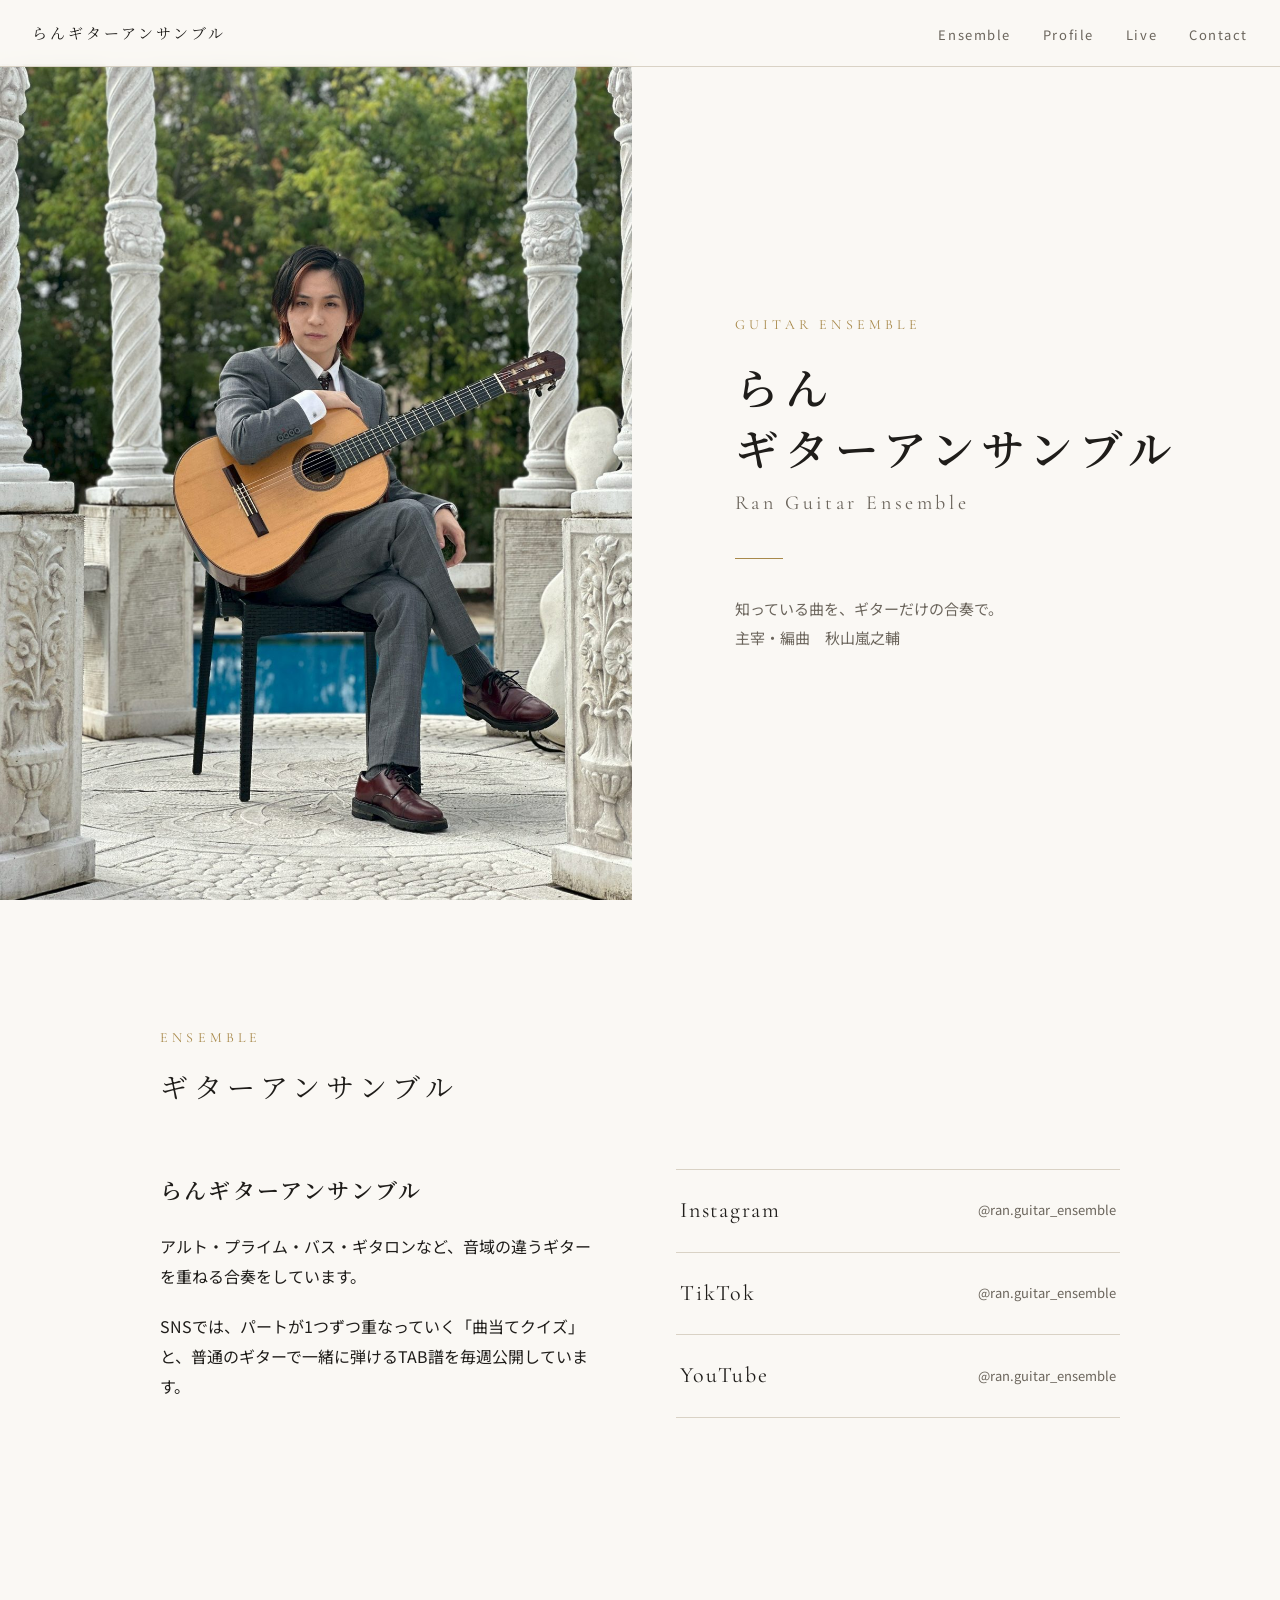
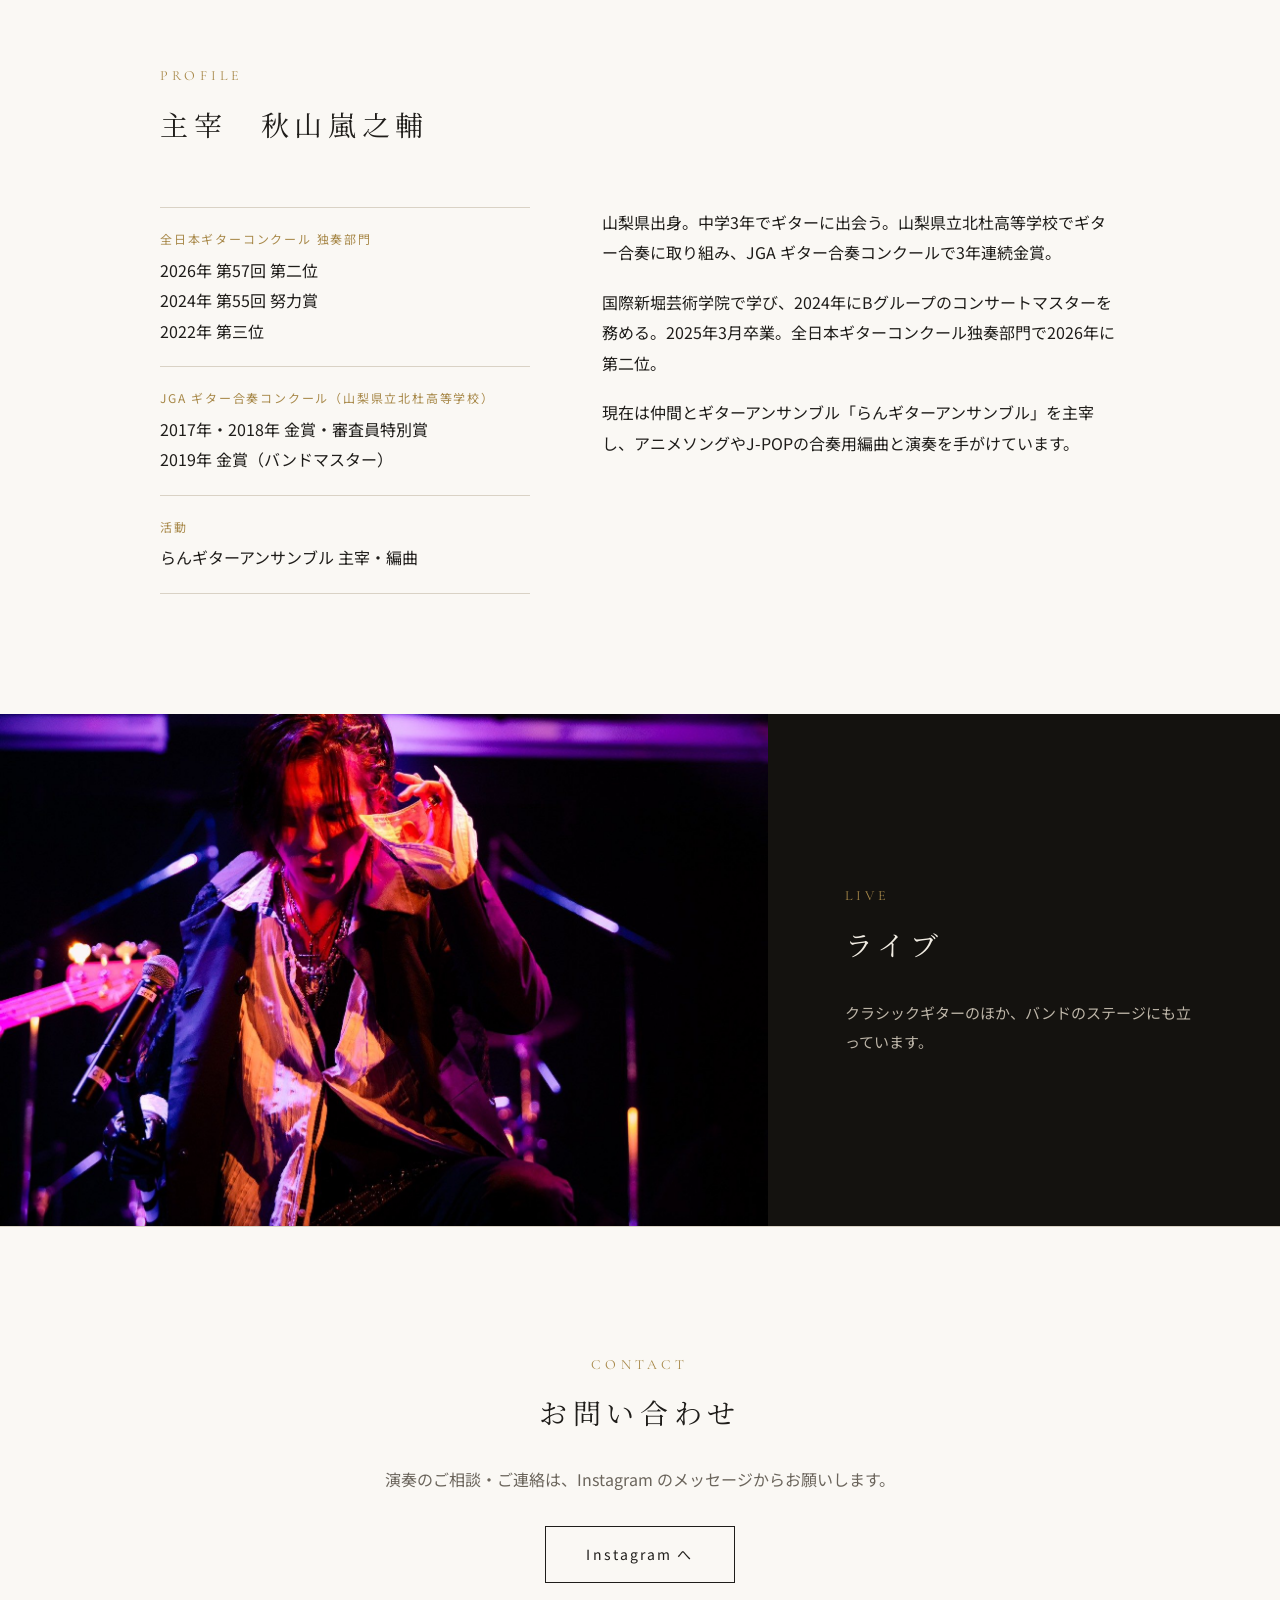
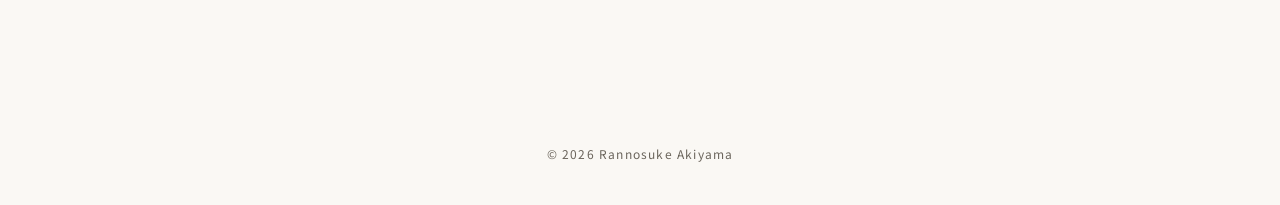
==== index.html @ 44795d64 "Add files via upload" ====
<!doctype html>
<html lang="ja">
<head>
<meta charset="utf-8">
<meta name="viewport" content="width=device-width, initial-scale=1">
<title>らんギターアンサンブル | 秋山嵐之輔</title>
<meta name="description" content="ギターアンサンブル「らんギターアンサンブル」と主宰・秋山嵐之輔の公式サイト。">
<link rel="preconnect" href="https://fonts.googleapis.com">
<link rel="preconnect" href="https://fonts.gstatic.com" crossorigin>
<link href="https://fonts.googleapis.com/css2?family=Noto+Serif+JP:wght@400;600&family=Noto+Sans+JP:wght@400;500&family=Cormorant+Garamond:wght@400;500&display=swap" rel="stylesheet">
<style>
  :root{
    --bg:#faf8f4; --ink:#1f1d1a; --sub:#6b655c; --line:#d9d2c5; --gold:#a8894a;
    --dark:#14120f; --dark-ink:#f1ece3;
  }
  *{box-sizing:border-box;margin:0;padding:0}
  html{scroll-behavior:smooth}
  body{background:var(--bg);color:var(--ink);font-family:"Noto Sans JP",sans-serif;font-size:16px;line-height:1.9;-webkit-font-smoothing:antialiased}
  img{display:block;max-width:100%}
  a{color:inherit}

  header{position:fixed;top:0;left:0;right:0;z-index:10;display:flex;justify-content:space-between;align-items:center;padding:18px 32px;background:rgba(250,248,244,.92);backdrop-filter:blur(6px);border-bottom:1px solid var(--line)}
  .logo{font-family:"Noto Serif JP",serif;font-size:15px;letter-spacing:.2em;text-decoration:none}
  nav a{font-size:13px;letter-spacing:.12em;text-decoration:none;color:var(--sub);margin-left:28px}
  nav a:hover{color:var(--ink)}

  .hero{display:grid;grid-template-columns:1fr 1fr;min-height:100vh;padding-top:64px}
  .hero-img{background:url(img/classical.jpg) center 30%/cover no-repeat}
  .hero-text{display:flex;flex-direction:column;justify-content:center;padding:64px 8vw}
  .en{font-family:"Cormorant Garamond",serif;letter-spacing:.3em;color:var(--gold);font-size:14px;text-transform:uppercase}
  .hero h1{font-family:"Noto Serif JP",serif;font-weight:600;font-size:clamp(28px,3.4vw,46px);letter-spacing:.14em;line-height:1.4;margin:18px 0 6px}
  .hero .roman{font-family:"Cormorant Garamond",serif;font-size:20px;letter-spacing:.18em;color:var(--sub)}
  .hero .rule{width:48px;height:1px;background:var(--gold);margin:36px 0}
  .hero p.lead{color:var(--sub);font-size:15px}

  section{padding:120px 8vw}
  .head{margin-bottom:56px}
  .head h2{font-family:"Noto Serif JP",serif;font-weight:400;font-size:28px;letter-spacing:.2em;margin-top:8px}
  .wrap{max-width:960px;margin:0 auto}

  .profile-grid{display:grid;grid-template-columns:1fr 1.4fr;gap:72px;align-items:start}
  .profile-grid dl{border-top:1px solid var(--line)}
  .profile-grid dt{font-size:12px;letter-spacing:.15em;color:var(--gold);padding-top:20px}
  .profile-grid dd{padding:4px 0 20px;border-bottom:1px solid var(--line)}
  .profile-text p+p{margin-top:1.2em}

  .live{background:var(--dark);color:var(--dark-ink);padding:0;display:grid;grid-template-columns:1.5fr 1fr}
  .live img{width:100%;height:100%;object-fit:cover;min-height:420px}
  .live .txt{padding:96px 6vw;display:flex;flex-direction:column;justify-content:center}
  .live h2{font-family:"Noto Serif JP",serif;font-weight:400;font-size:28px;letter-spacing:.2em;margin:8px 0 28px}
  .live p{color:#bdb5a8;font-size:15px}

  .ens-grid{display:grid;grid-template-columns:1fr 1fr;gap:72px}
  .ens-grid h3{font-family:"Noto Serif JP",serif;font-weight:600;font-size:22px;letter-spacing:.1em;margin-bottom:20px}
  .links{list-style:none;border-top:1px solid var(--line)}
  .links li{border-bottom:1px solid var(--line)}
  .links a{display:flex;justify-content:space-between;align-items:center;padding:20px 4px;text-decoration:none}
  .links a span:first-child{font-family:"Cormorant Garamond",serif;font-size:22px;letter-spacing:.08em}
  .links a span:last-child{font-size:13px;color:var(--sub)}
  .links a:hover span:first-child{color:var(--gold)}

  .contact{text-align:center;border-top:1px solid var(--line)}
  .contact p{color:var(--sub)}
  .contact a.btn{display:inline-block;margin-top:32px;padding:14px 40px;border:1px solid var(--ink);text-decoration:none;letter-spacing:.15em;font-size:14px}
  .contact a.btn:hover{background:var(--ink);color:var(--bg)}

  footer{padding:40px 8vw;text-align:center;font-size:12px;color:var(--sub);letter-spacing:.1em}

  @media (max-width:820px){
    header{padding:14px 16px}
    nav a{margin-left:14px;font-size:12px}
    .hero{grid-template-columns:1fr;min-height:auto}
    .hero-img{height:72vh}
    .hero-text{padding:48px 16px 24px}
    section{padding:80px 16px}
    .profile-grid,.ens-grid{grid-template-columns:1fr;gap:40px}
    .live{grid-template-columns:1fr}
    .live img{min-height:0;height:auto}
    .live .txt{padding:56px 16px}
  }
  @media (max-width:420px){ nav a:nth-child(3){display:none} }
</style>
</head>
<body>

<header>
  <a class="logo" href="#top">らんギターアンサンブル</a>
  <nav>
    <a href="#ensemble">Ensemble</a>
    <a href="#profile">Profile</a>
    <a href="#live">Live</a>
    <a href="#contact">Contact</a>
  </nav>
</header>

<main id="top">
  <div class="hero">
    <div class="hero-img" role="img" aria-label="クラシックギターを持つ秋山嵐之輔"></div>
    <div class="hero-text">
      <span class="en">Guitar Ensemble</span>
      <h1>らん<br><span style="white-space:nowrap">ギターアンサンブル</span></h1>
      <span class="roman">Ran Guitar Ensemble</span>
      <div class="rule"></div>
      <p class="lead">知っている曲を、ギターだけの合奏で。<br>主宰・編曲　秋山嵐之輔</p>
    </div>
  </div>

  <section id="ensemble">
    <div class="wrap">
      <div class="head"><span class="en">Ensemble</span><h2>ギターアンサンブル</h2></div>
      <div class="ens-grid">
        <div>
          <h3>らんギターアンサンブル</h3>
          <p>アルト・プライム・バス・ギタロンなど、音域の違うギターを重ねる合奏をしています。</p>
          <p style="margin-top:1.2em">SNSでは、パートが1つずつ重なっていく「曲当てクイズ」と、普通のギターで一緒に弾けるTAB譜を毎週公開しています。</p>
        </div>
        <ul class="links">
          <li><a href="https://www.instagram.com/ran.guitar_ensemble/" target="_blank" rel="noopener"><span>Instagram</span><span>@ran.guitar_ensemble</span></a></li>
          <li><a href="https://www.tiktok.com/@ran.guitar_ensemble" target="_blank" rel="noopener"><span>TikTok</span><span>@ran.guitar_ensemble</span></a></li>
          <li><a href="https://www.youtube.com/@ran.guitar_ensemble" target="_blank" rel="noopener"><span>YouTube</span><span>@ran.guitar_ensemble</span></a></li>
        </ul>
      </div>
    </div>
  </section>

  <section id="profile">
    <div class="wrap">
      <div class="head"><span class="en">Profile</span><h2>主宰　秋山嵐之輔</h2></div>
      <div class="profile-grid">
        <dl>
          <dt>全日本ギターコンクール 独奏部門</dt>
          <dd>2026年 第57回 第二位<br>2024年 第55回 努力賞<br>2022年 第三位</dd>
          <dt>JGA ギター合奏コンクール（山梨県立北杜高等学校）</dt>
          <dd>2017年・2018年 金賞・審査員特別賞<br>2019年 金賞（バンドマスター）</dd>
          <dt>活動</dt><dd>らんギターアンサンブル 主宰・編曲</dd>
        </dl>
        <div class="profile-text">
          <p>山梨県出身。中学3年でギターに出会う。山梨県立北杜高等学校でギター合奏に取り組み、JGA ギター合奏コンクールで3年連続金賞。</p>
          <p>国際新堀芸術学院で学び、2024年にBグループのコンサートマスターを務める。2025年3月卒業。全日本ギターコンクール独奏部門で2026年に第二位。</p>
          <p>現在は仲間とギターアンサンブル「らんギターアンサンブル」を主宰し、アニメソングやJ-POPの合奏用編曲と演奏を手がけています。</p>
        </div>
      </div>
    </div>
  </section>

  <section id="live" class="live">
    <img src="img/live.jpg" alt="ライブで歌う秋山嵐之輔">
    <div class="txt">
      <span class="en">Live</span>
      <h2>ライブ</h2>
      <p>クラシックギターのほか、バンドのステージにも立っています。</p>
    </div>
  </section>

  <section id="contact" class="contact">
    <span class="en">Contact</span>
    <h2 style="font-family:'Noto Serif JP',serif;font-weight:400;font-size:28px;letter-spacing:.2em;margin:8px 0 24px">お問い合わせ</h2>
    <p>演奏のご相談・ご連絡は、Instagram のメッセージからお願いします。</p>
    <a class="btn" href="https://www.instagram.com/ran.guitar_ensemble/" target="_blank" rel="noopener">Instagram へ</a>
  </section>
</main>

<footer>&copy; 2026 Rannosuke Akiyama</footer>
</body>
</html>
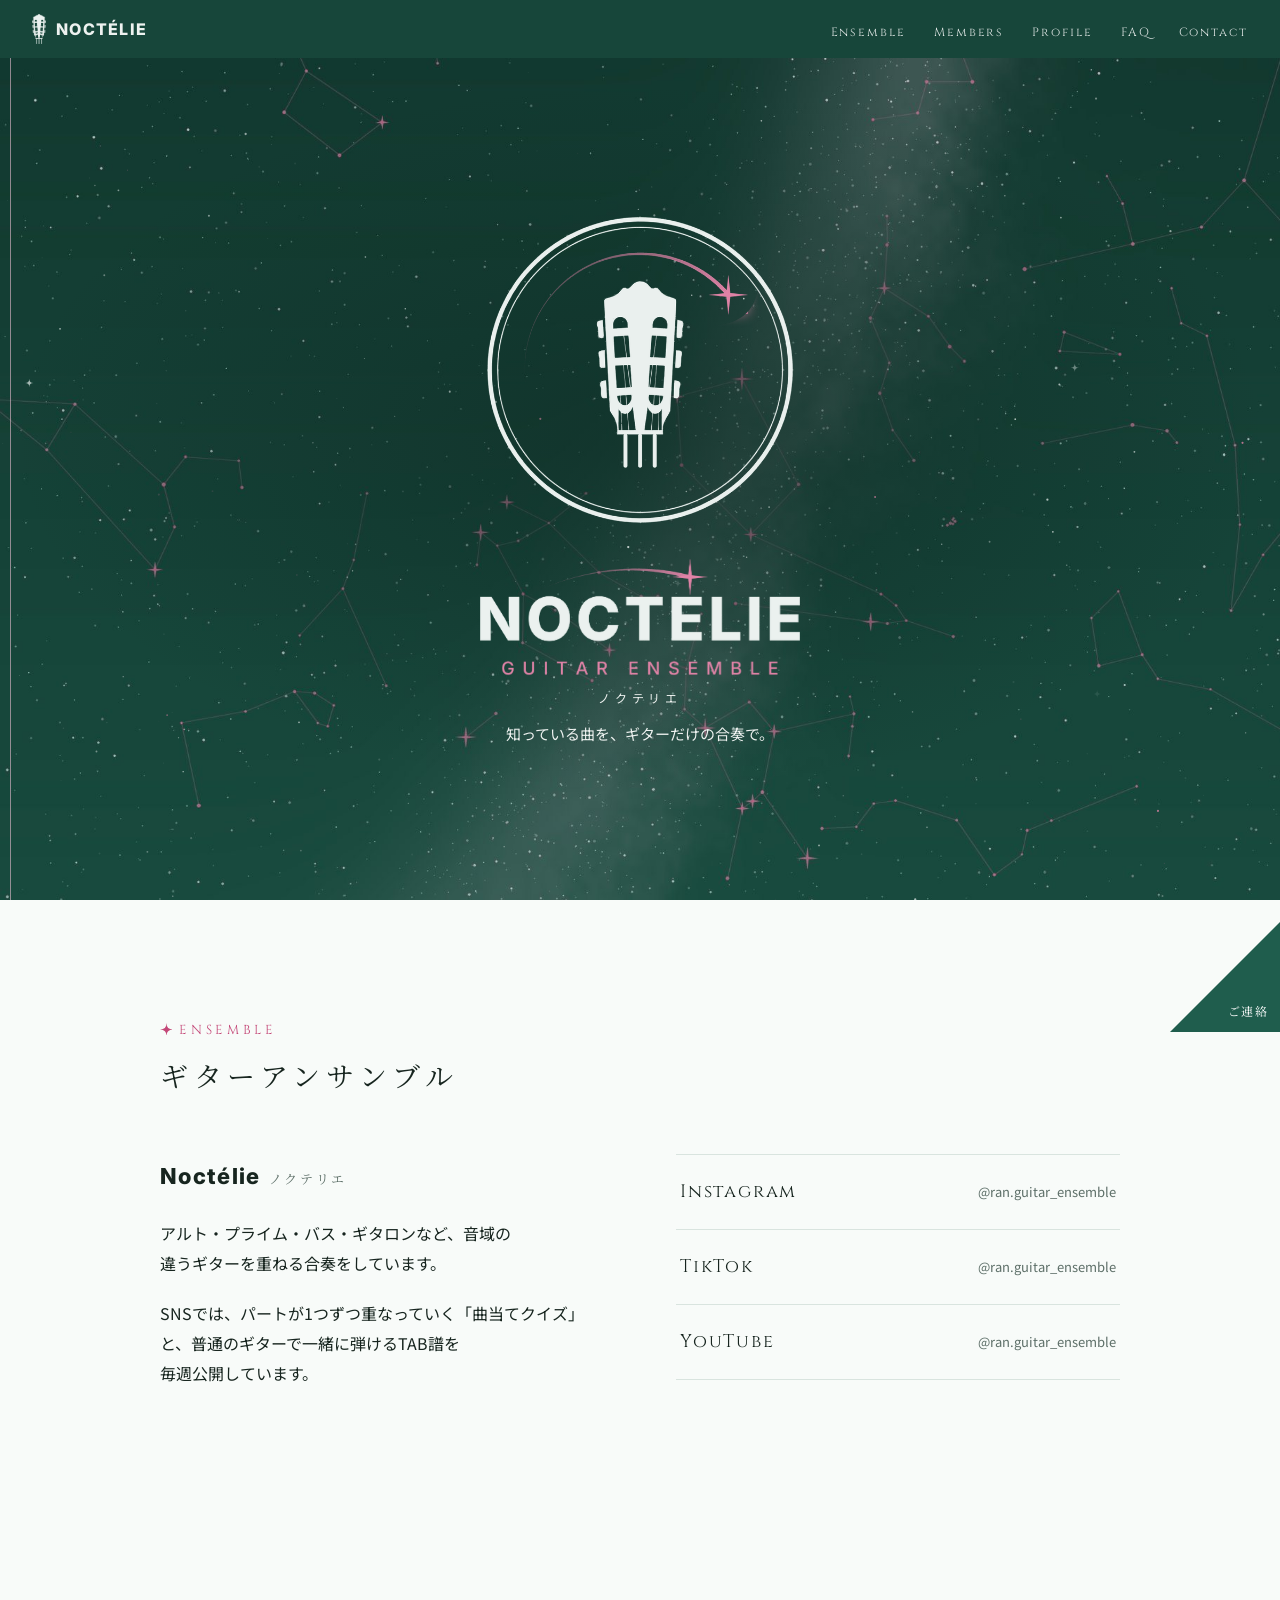
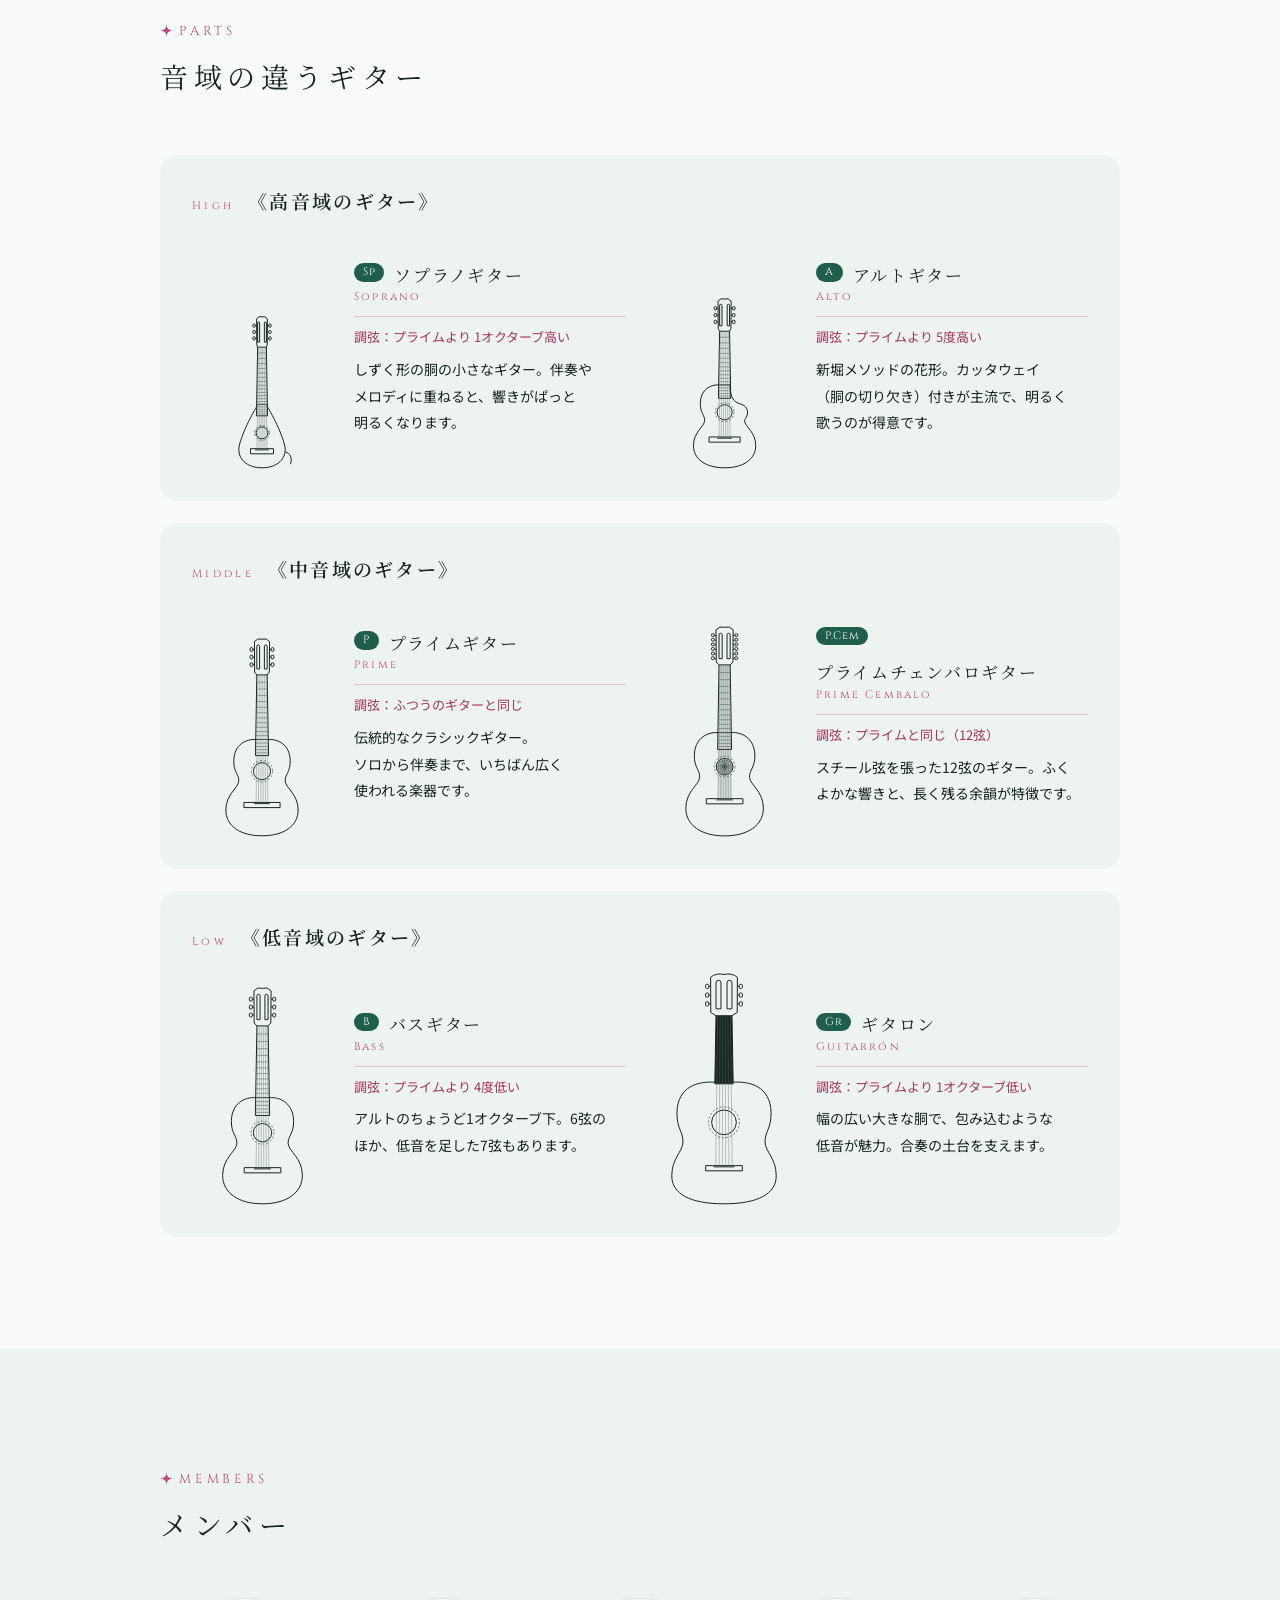
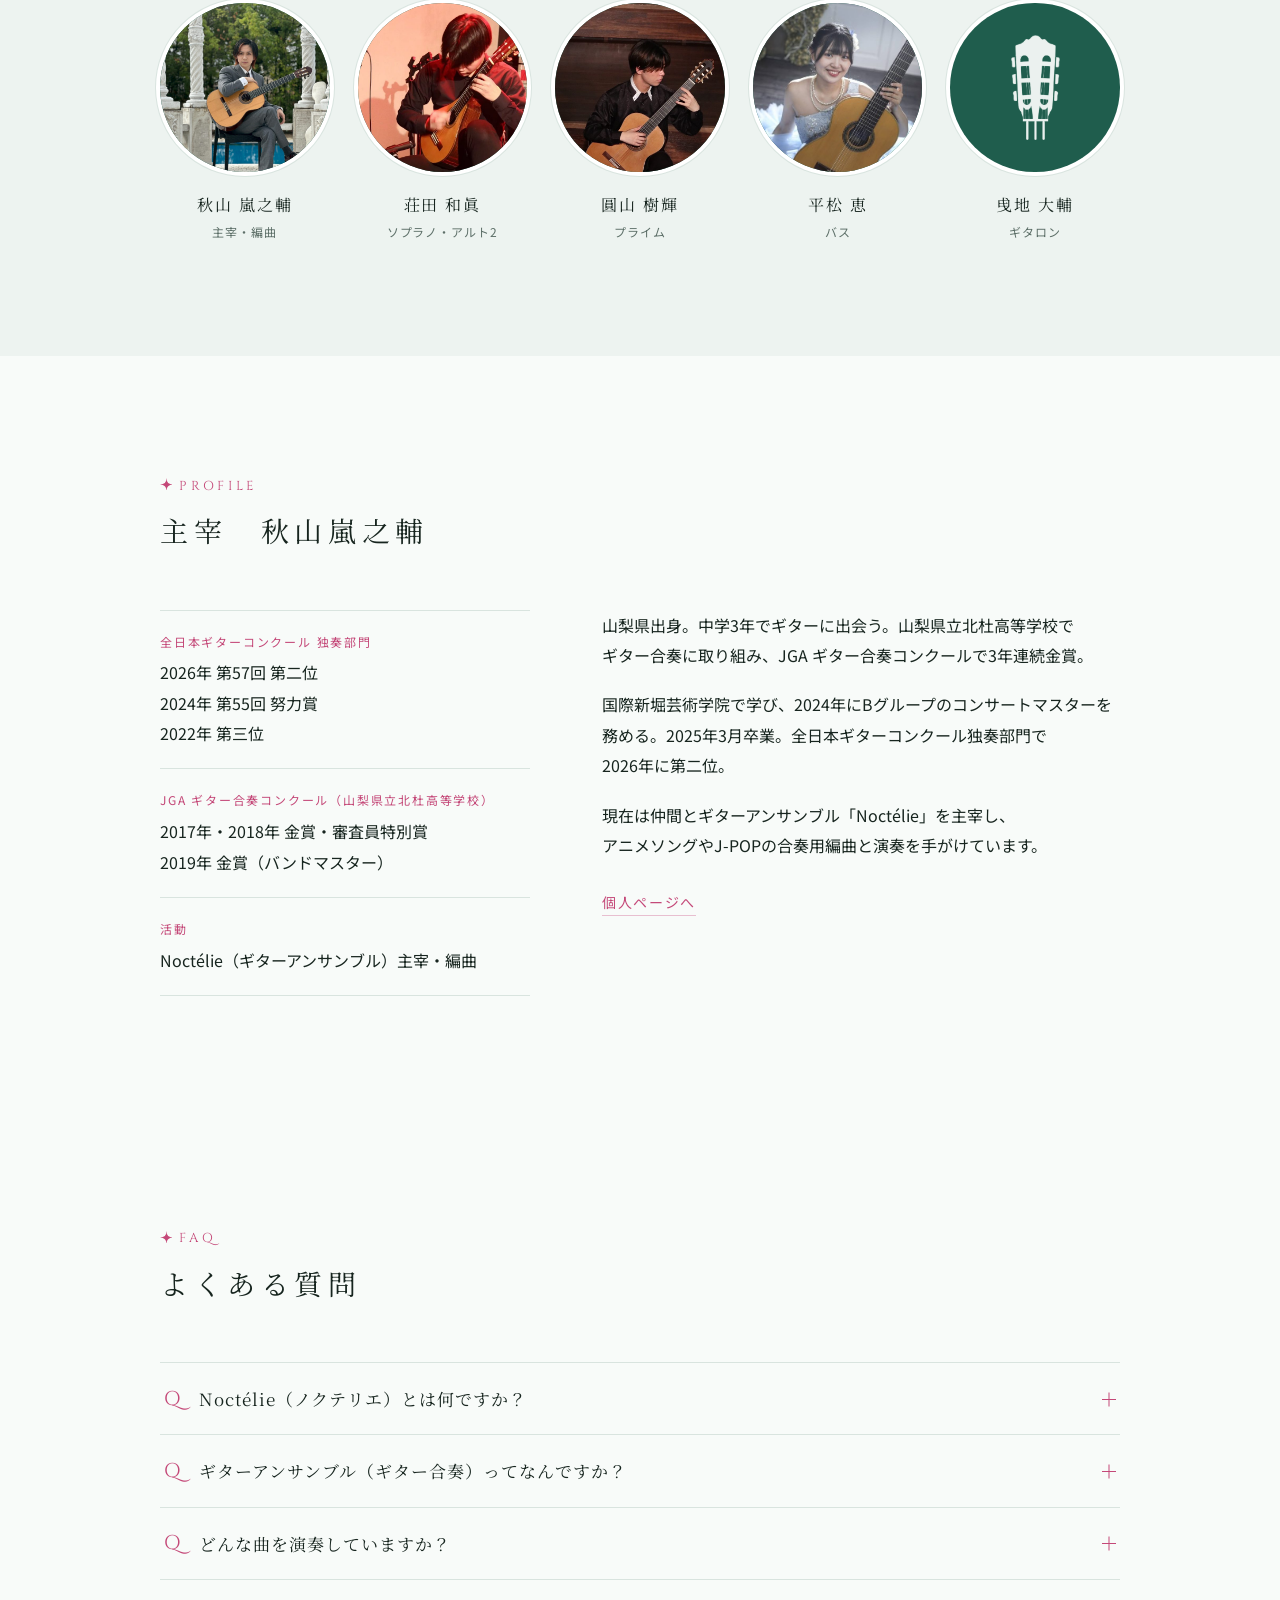
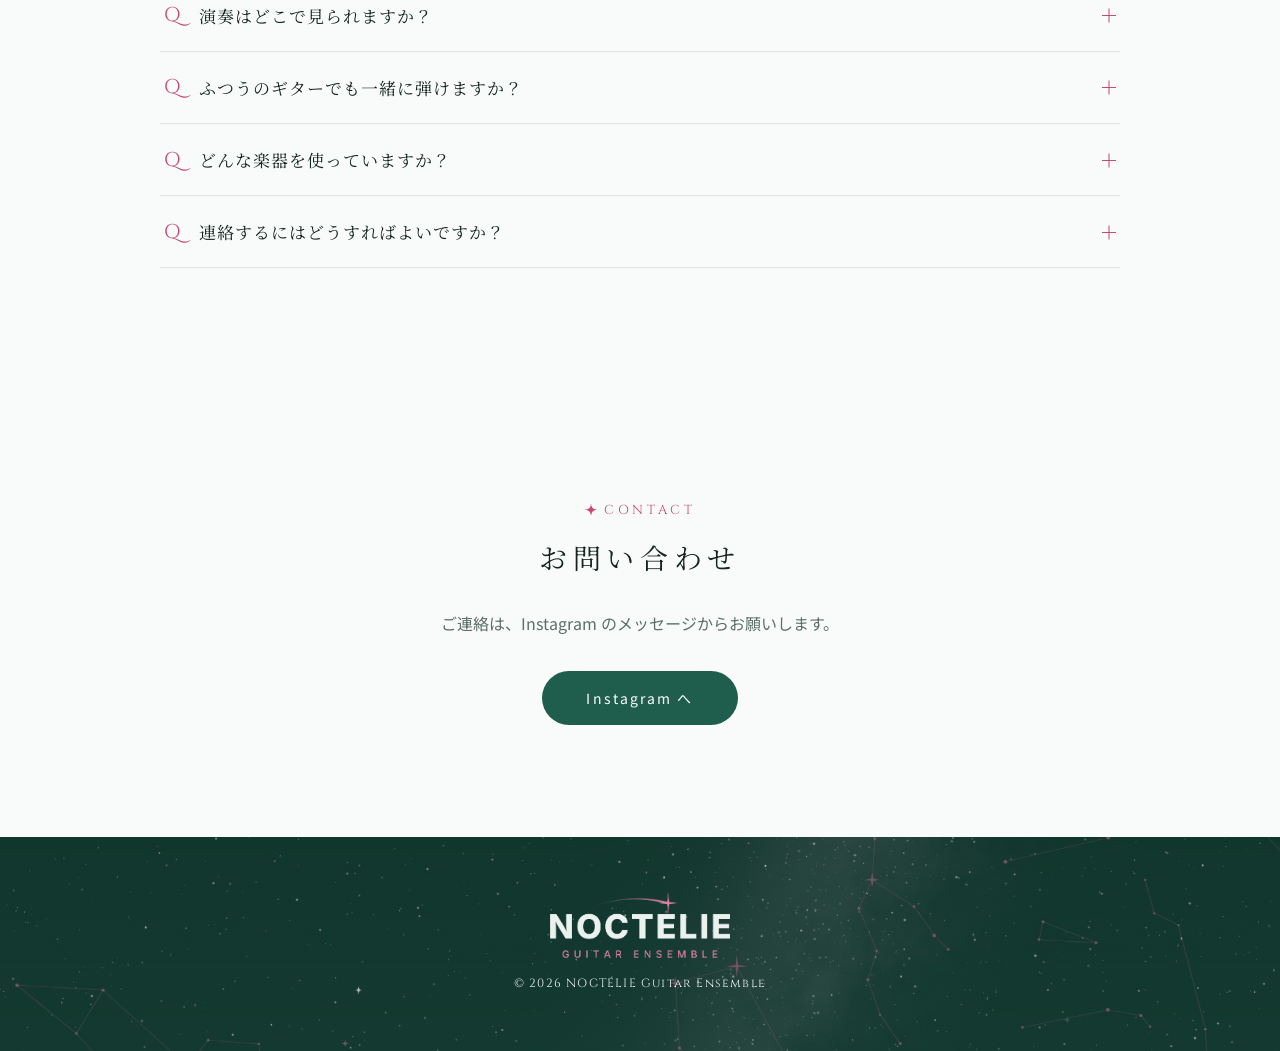
==== commit e7ce2737: "Noctelie: new logo, members, starry sky" ====
--- a/index.html
+++ b/index.html
@@ -3,105 +3,280 @@
 <head>
 <meta charset="utf-8">
 <meta name="viewport" content="width=device-width, initial-scale=1">
-<title>らんギターアンサンブル | 秋山嵐之輔</title>
-<meta name="description" content="ギターアンサンブル「らんギターアンサンブル」と主宰・秋山嵐之輔の公式サイト。">
+<title>NOCTÉLIE Guitar Ensemble | ノクテリエ ギターアンサンブル</title>
+<meta name="description" content="Noctélie（NOCTÉLIE Guitar Ensemble）は、音域の違う6種類のギターを重ねて、アニメソングやJ-POPなど知っている曲を演奏するギター合奏グループです。主宰は秋山嵐之輔。Instagram・TikTok・YouTubeで曲当てクイズとTAB譜を毎週公開しています。">
+<link rel="canonical" href="https://rannosuke1218.github.io/ran-guitar-ensemble/">
+<meta property="og:type" content="website">
+<meta property="og:site_name" content="NOCTÉLIE Guitar Ensemble">
+<meta property="og:title" content="NOCTÉLIE Guitar Ensemble">
+<meta property="og:description" content="知っている曲を、ギターだけの合奏で。音域の違う6種類のギターを重ねる合奏グループ。">
+<meta property="og:url" content="https://rannosuke1218.github.io/ran-guitar-ensemble/">
+<meta property="og:image" content="https://rannosuke1218.github.io/ran-guitar-ensemble/assets/og.jpg">
+<meta property="og:locale" content="ja_JP">
+<meta name="twitter:card" content="summary">
+<script type="application/ld+json">
+{
+ "@context": "https://schema.org",
+ "@graph": [
+  {
+   "@type": "WebSite",
+   "@id": "https://rannosuke1218.github.io/ran-guitar-ensemble/#website",
+   "url": "https://rannosuke1218.github.io/ran-guitar-ensemble/",
+   "name": "NOCTÉLIE Guitar Ensemble",
+   "alternateName": [
+    "Noctélie",
+    "らんギターアンサンブル"
+   ],
+   "inLanguage": "ja",
+   "description": "Noctélie（NOCTÉLIE Guitar Ensemble）は、音域の違う6種類のギターを重ねて、アニメソングやJ-POPなど知っている曲を演奏するギター合奏グループです。主宰は秋山嵐之輔。Instagram・TikTok・YouTubeで曲当てクイズとTAB譜を毎週公開しています。"
+  },
+  {
+   "@type": "MusicGroup",
+   "@id": "https://rannosuke1218.github.io/ran-guitar-ensemble/#ensemble",
+   "name": "Noctélie",
+   "alternateName": [
+    "NOCTÉLIE Guitar Ensemble",
+    "Noctelie Guitar Ensemble",
+    "ノクテリエ",
+    "らんギターアンサンブル",
+    "Ran Guitar Ensemble"
+   ],
+   "url": "https://rannosuke1218.github.io/ran-guitar-ensemble/",
+   "logo": "https://rannosuke1218.github.io/ran-guitar-ensemble/assets/icon.png",
+   "image": "https://rannosuke1218.github.io/ran-guitar-ensemble/assets/og.jpg",
+   "description": "Noctélie（NOCTÉLIE Guitar Ensemble）は、音域の違う6種類のギターを重ねて、アニメソングやJ-POPなど知っている曲を演奏するギター合奏グループです。主宰は秋山嵐之輔。Instagram・TikTok・YouTubeで曲当てクイズとTAB譜を毎週公開しています。",
+   "genre": [
+    "ギター合奏",
+    "ギターアンサンブル",
+    "アニメソング",
+    "J-POP"
+   ],
+   "sameAs": [
+    "https://www.instagram.com/ran.guitar_ensemble/",
+    "https://www.tiktok.com/@ran.guitar_ensemble",
+    "https://www.youtube.com/@ran.guitar_ensemble"
+   ],
+   "founder": {
+    "@id": "https://rannosuke1218.github.io/ran-guitar-ensemble/#ran"
+   },
+   "member": [
+    {
+     "@id": "https://rannosuke1218.github.io/ran-guitar-ensemble/#ran"
+    },
+    {
+     "@type": "Person",
+     "name": "荘田 和眞",
+     "alternateName": "Kazuma Shoda",
+     "url": "https://rannosuke1218.github.io/ran-guitar-ensemble/member.html?m=shoda",
+     "jobTitle": "ギター奏者（ソプラノギター・アルトギター）",
+     "award": [
+      "第47回 全日本学生ギターフェスティバル 重奏部門 特別金賞",
+      "第47回 全日本学生ギターフェスティバル 合奏部門 最優秀賞",
+      "第48回 全日本学生ギターフェスティバル 重奏部門 特別金賞",
+      "第50回 全日本学生ギターフェスティバル 独奏部門 最優秀賞"
+     ],
+     "sameAs": [
+      "https://www.instagram.com/sansyoku.dangok"
+     ]
+    },
+    {
+     "@type": "Person",
+     "name": "圓山 樹輝",
+     "alternateName": "Itsuki Maruyama",
+     "url": "https://rannosuke1218.github.io/ran-guitar-ensemble/member.html?m=maruyama",
+     "jobTitle": "ギター奏者（プライムギター）",
+     "award": [
+      "JGA ギター合奏コンクール 3年連続金賞"
+     ],
+     "sameAs": [
+      "https://www.instagram.com/m.cig.mci"
+     ]
+    },
+    {
+     "@type": "Person",
+     "name": "平松 恵",
+     "alternateName": "Megumi Hiramatsu",
+     "url": "https://rannosuke1218.github.io/ran-guitar-ensemble/member.html?m=hiramatsu",
+     "jobTitle": "ギター奏者（バスギター）",
+     "award": [
+      "第57回 全日本ギターコンクール 独奏部門 第1位",
+      "第47回 全日本学生ギターフェスティバル 独奏部門 特別金賞"
+     ],
+     "sameAs": [
+      "https://www.instagram.com/megu.mi1128/"
+     ]
+    },
+    {
+     "@type": "Person",
+     "name": "曵地 大輔",
+     "alternateName": "Daisuke Hikichi",
+     "url": "https://rannosuke1218.github.io/ran-guitar-ensemble/member.html?m=hikichi",
+     "jobTitle": "ギター奏者（ギタロン）",
+     "sameAs": [
+      "https://www.instagram.com/02daiii"
+     ]
+    }
+   ]
+  },
+  {
+   "@type": "Person",
+   "@id": "https://rannosuke1218.github.io/ran-guitar-ensemble/#ran",
+   "name": "秋山嵐之輔",
+   "alternateName": "Rannosuke Akiyama",
+   "url": "https://rannosuke1218.github.io/ran-guitar-ensemble/member.html?m=ran",
+   "image": "https://rannosuke1218.github.io/ran-guitar-ensemble/img/classical.jpg",
+   "jobTitle": "ギター奏者・編曲者",
+   "description": "山梨県出身のギター奏者。Noctélie（ギターアンサンブル）主宰・編曲。",
+   "homeLocation": {
+    "@type": "Place",
+    "name": "山梨県"
+   },
+   "award": [
+    "2026年 第57回 全日本ギターコンクール 独奏部門 第2位",
+    "JGA ギター合奏コンクール 3年連続金賞（山梨県立北杜高等学校）"
+   ]
+  },
+  {
+   "@type": "FAQPage",
+   "@id": "https://rannosuke1218.github.io/ran-guitar-ensemble/#faq",
+   "inLanguage": "ja",
+   "mainEntity": [
+    {
+     "@type": "Question",
+     "name": "Noctélie（ノクテリエ）とは何ですか？",
+     "acceptedAnswer": {
+      "@type": "Answer",
+      "text": "音域の違うギターを重ねて演奏する、ギターだけの合奏グループです。主宰・編曲は秋山嵐之輔で、メンバーは5人です。"
+     }
+    },
+    {
+     "@type": "Question",
+     "name": "ギターアンサンブル（ギター合奏）ってなんですか？",
+     "acceptedAnswer": {
+      "@type": "Answer",
+      "text": "何人かのギター奏者が、メロディ・ハーモニー・低音などのパートに分かれて、1つの曲を一緒に演奏することです。1本のギターでは出せない、厚みのある響きになります。"
+     }
+    },
+    {
+     "@type": "Question",
+     "name": "どんな曲を演奏していますか？",
+     "acceptedAnswer": {
+      "@type": "Answer",
+      "text": "アニメソングやJ-POPなど、多くの人が知っている曲です。合奏用の編曲は主宰の秋山嵐之輔が手がけています。"
+     }
+    },
+    {
+     "@type": "Question",
+     "name": "演奏はどこで見られますか？",
+     "acceptedAnswer": {
+      "@type": "Answer",
+      "text": "Instagram・TikTok・YouTube の @ran.guitar_ensemble で見られます。パートが1つずつ重なっていく「曲当てクイズ」を毎週公開しています。"
+     }
+    },
+    {
+     "@type": "Question",
+     "name": "ふつうのギターでも一緒に弾けますか？",
+     "acceptedAnswer": {
+      "@type": "Answer",
+      "text": "はい。ふつうのギター（プライムギター）で弾けるTAB譜を、SNSで毎週公開しています。"
+     }
+    },
+    {
+     "@type": "Question",
+     "name": "どんな楽器を使っていますか？",
+     "acceptedAnswer": {
+      "@type": "Answer",
+      "text": "ソプラノギター、アルトギター、プライムギター、プライムチェンバロギター、バスギター、ギタロンの6種類です。それぞれの形と調弦は、このページの「音域の違うギター」で紹介しています。"
+     }
+    },
+    {
+     "@type": "Question",
+     "name": "連絡するにはどうすればよいですか？",
+     "acceptedAnswer": {
+      "@type": "Answer",
+      "text": "Instagram（@ran.guitar_ensemble）のメッセージからご連絡ください。"
+     }
+    }
+   ]
+  }
+ ]
+}
+</script>
+<link rel="icon" href="assets/icon.png">
+<link rel="apple-touch-icon" href="assets/icon.png">
 <link rel="preconnect" href="https://fonts.googleapis.com">
 <link rel="preconnect" href="https://fonts.gstatic.com" crossorigin>
-<link href="https://fonts.googleapis.com/css2?family=Noto+Serif+JP:wght@400;600&family=Noto+Sans+JP:wght@400;500&family=Cormorant+Garamond:wght@400;500&display=swap" rel="stylesheet">
+<link href="https://fonts.googleapis.com/css2?family=Cinzel:wght@400;500&family=Inter:wght@500;800&family=Noto+Serif+JP:wght@400;600&family=Noto+Sans+JP:wght@400;500&display=swap" rel="stylesheet">
+<link rel="stylesheet" href="assets/site.css">
 <style>
-  :root{
-    --bg:#faf8f4; --ink:#1f1d1a; --sub:#6b655c; --line:#d9d2c5; --gold:#a8894a;
-    --dark:#14120f; --dark-ink:#f1ece3;
-  }
-  *{box-sizing:border-box;margin:0;padding:0}
-  html{scroll-behavior:smooth}
-  body{background:var(--bg);color:var(--ink);font-family:"Noto Sans JP",sans-serif;font-size:16px;line-height:1.9;-webkit-font-smoothing:antialiased}
-  img{display:block;max-width:100%}
-  a{color:inherit}
-
-  header{position:fixed;top:0;left:0;right:0;z-index:10;display:flex;justify-content:space-between;align-items:center;padding:18px 32px;background:rgba(250,248,244,.92);backdrop-filter:blur(6px);border-bottom:1px solid var(--line)}
-  .logo{font-family:"Noto Serif JP",serif;font-size:15px;letter-spacing:.2em;text-decoration:none}
-  nav a{font-size:13px;letter-spacing:.12em;text-decoration:none;color:var(--sub);margin-left:28px}
-  nav a:hover{color:var(--ink)}
-
-  .hero{display:grid;grid-template-columns:1fr 1fr;min-height:100vh;padding-top:64px}
-  .hero-img{background:url(img/classical.jpg) center 30%/cover no-repeat}
-  .hero-text{display:flex;flex-direction:column;justify-content:center;padding:64px 8vw}
-  .en{font-family:"Cormorant Garamond",serif;letter-spacing:.3em;color:var(--gold);font-size:14px;text-transform:uppercase}
-  .hero h1{font-family:"Noto Serif JP",serif;font-weight:600;font-size:clamp(28px,3.4vw,46px);letter-spacing:.14em;line-height:1.4;margin:18px 0 6px}
-  .hero .roman{font-family:"Cormorant Garamond",serif;font-size:20px;letter-spacing:.18em;color:var(--sub)}
-  .hero .rule{width:48px;height:1px;background:var(--gold);margin:36px 0}
-  .hero p.lead{color:var(--sub);font-size:15px}
-
-  section{padding:120px 8vw}
-  .head{margin-bottom:56px}
-  .head h2{font-family:"Noto Serif JP",serif;font-weight:400;font-size:28px;letter-spacing:.2em;margin-top:8px}
-  .wrap{max-width:960px;margin:0 auto}
-
-  .profile-grid{display:grid;grid-template-columns:1fr 1.4fr;gap:72px;align-items:start}
-  .profile-grid dl{border-top:1px solid var(--line)}
-  .profile-grid dt{font-size:12px;letter-spacing:.15em;color:var(--gold);padding-top:20px}
-  .profile-grid dd{padding:4px 0 20px;border-bottom:1px solid var(--line)}
-  .profile-text p+p{margin-top:1.2em}
-
-  .live{background:var(--dark);color:var(--dark-ink);padding:0;display:grid;grid-template-columns:1.5fr 1fr}
-  .live img{width:100%;height:100%;object-fit:cover;min-height:420px}
-  .live .txt{padding:96px 6vw;display:flex;flex-direction:column;justify-content:center}
-  .live h2{font-family:"Noto Serif JP",serif;font-weight:400;font-size:28px;letter-spacing:.2em;margin:8px 0 28px}
-  .live p{color:#bdb5a8;font-size:15px}
+  .hero{min-height:100vh;padding-top:58px;display:flex;background:var(--green-deep)}
+  /* 背景は北杜市から見える 11月28日 1:45 の星空（天の川・星座）。PCは横長、スマホは縦長 */
+  .hero-text{flex:1;background:radial-gradient(70% 60% at 50% 45%,rgba(14,42,35,.55),rgba(14,42,35,0) 70%),url(img/sky_wide.jpg) center/cover no-repeat,var(--green-deep);color:var(--white);display:flex;flex-direction:column;align-items:center;justify-content:center;padding:64px 6vw;text-align:center}
+  .hero-text .emblem{animation:popIn 1.1s cubic-bezier(.2,.7,.2,1) both}
+  .hero h1,.hero p.lead{animation:fadeUp .9s ease .5s both}.hero p.lead{animation-delay:.7s}
+  .hero h1{margin-top:30px;line-height:0}
+  .hero h1 img{width:min(320px,72vw);height:auto;margin:0 auto}
+  .hero p.lead{font-size:15px;opacity:.92;margin-top:10px}
+  .hero .yomi{font-size:12px;letter-spacing:.4em;opacity:.75;margin-top:12px;animation:fadeUp .9s ease .6s both}
+  .hero .emblem{width:min(320px,64vw)}
 
   .ens-grid{display:grid;grid-template-columns:1fr 1fr;gap:72px}
   .ens-grid h3{font-family:"Noto Serif JP",serif;font-weight:600;font-size:22px;letter-spacing:.1em;margin-bottom:20px}
   .links{list-style:none;border-top:1px solid var(--line)}
   .links li{border-bottom:1px solid var(--line)}
   .links a{display:flex;justify-content:space-between;align-items:center;padding:20px 4px;text-decoration:none}
-  .links a span:first-child{font-family:"Cormorant Garamond",serif;font-size:22px;letter-spacing:.08em}
+  .links a span:first-child{font-family:"Cinzel",serif;font-size:18px;letter-spacing:.1em}
   .links a span:last-child{font-size:13px;color:var(--sub)}
-  .links a:hover span:first-child{color:var(--gold)}
-
-  .contact{text-align:center;border-top:1px solid var(--line)}
+  .links a:hover span:first-child{color:var(--pink)}
+  .ens-grid h3 .nm{font-family:"Inter",sans-serif;font-weight:800;letter-spacing:.06em}
+
+  #members{background:var(--pink-soft)}
+
+  .profile-grid{display:grid;grid-template-columns:1fr 1.4fr;gap:72px;align-items:start}
+  .profile-grid dl{border-top:1px solid var(--line)}
+  .profile-grid dt{font-size:12px;letter-spacing:.15em;color:var(--pink);padding-top:20px}
+  .profile-grid dd{padding:4px 0 20px;border-bottom:1px solid var(--line)}
+  .profile-text p+p{margin-top:1.2em}
+  .more{display:inline-block;margin-top:28px;font-size:14px;letter-spacing:.12em;color:var(--pink);text-decoration:none;border-bottom:1px solid var(--pink-line)}
+
+
+  .contact{text-align:center}
   .contact p{color:var(--sub)}
-  .contact a.btn{display:inline-block;margin-top:32px;padding:14px 40px;border:1px solid var(--ink);text-decoration:none;letter-spacing:.15em;font-size:14px}
-  .contact a.btn:hover{background:var(--ink);color:var(--bg)}
-
-  footer{padding:40px 8vw;text-align:center;font-size:12px;color:var(--sub);letter-spacing:.1em}
+  .contact a.btn{display:inline-block;margin-top:32px;padding:14px 44px;border-radius:999px;background:var(--green);color:#fff;text-decoration:none;letter-spacing:.15em;font-size:14px;transition:background .3s,box-shadow .3s}
+  .contact a.btn:hover{background:var(--green-deep);box-shadow:0 0 0 4px var(--bg),0 0 0 5px var(--star)}
 
   @media (max-width:820px){
-    header{padding:14px 16px}
-    nav a{margin-left:14px;font-size:12px}
-    .hero{grid-template-columns:1fr;min-height:auto}
-    .hero-img{height:72vh}
-    .hero-text{padding:48px 16px 24px}
-    section{padding:80px 16px}
+    .hero{min-height:100svh}
+    .hero-text{padding:56px 16px;background:radial-gradient(80% 50% at 50% 45%,rgba(14,42,35,.5),rgba(14,42,35,0) 70%),url(img/sky_tall.jpg) center/cover no-repeat,var(--green-deep)}
     .profile-grid,.ens-grid{grid-template-columns:1fr;gap:40px}
-    .live{grid-template-columns:1fr}
-    .live img{min-height:0;height:auto}
-    .live .txt{padding:56px 16px}
-  }
-  @media (max-width:420px){ nav a:nth-child(3){display:none} }
+        }
 </style>
 </head>
 <body>
+<script src="assets/intro.js"></script>
+<script src="assets/stars.js" defer></script>
 
 <header>
-  <a class="logo" href="#top">らんギターアンサンブル</a>
+  <a class="logo" href="#top"><img src="assets/noct_head.png" alt=""><span>NOCTÉLIE</span></a>
   <nav>
     <a href="#ensemble">Ensemble</a>
+    <a href="#members">Members</a>
     <a href="#profile">Profile</a>
-    <a href="#live">Live</a>
+    <a href="#faq">FAQ</a>
     <a href="#contact">Contact</a>
   </nav>
 </header>
 
 <main id="top">
   <div class="hero">
-    <div class="hero-img" role="img" aria-label="クラシックギターを持つ秋山嵐之輔"></div>
-    <div class="hero-text">
-      <span class="en">Guitar Ensemble</span>
-      <h1>らん<br><span style="white-space:nowrap">ギターアンサンブル</span></h1>
-      <span class="roman">Ran Guitar Ensemble</span>
-      <div class="rule"></div>
-      <p class="lead">知っている曲を、ギターだけの合奏で。<br>主宰・編曲　秋山嵐之輔</p>
+    <div class="hero-text" data-stars="shoot" data-density="0.45">
+      <div class="emblem">
+        <img class="em-img" src="assets/noct_emblem.png" alt="">
+        <span class="em-star" aria-hidden="true"></span>
+      </div>
+      <h1><img src="assets/noct_word.png" alt="NOCTÉLIE Guitar Ensemble（ノクテリエ ギターアンサンブル）"></h1>
+      <p class="yomi">ノクテリエ</p>
+      <p class="lead">知っている曲を、ギターだけの合奏で。</p>
     </div>
   </div>
 
@@ -110,7 +285,7 @@
       <div class="head"><span class="en">Ensemble</span><h2>ギターアンサンブル</h2></div>
       <div class="ens-grid">
         <div>
-          <h3>らんギターアンサンブル</h3>
+          <h3><span class="nm">Noctélie</span> <small style="font-size:13px;font-weight:400;letter-spacing:.2em;color:var(--sub)">ノクテリエ</small></h3>
           <p>アルト・プライム・バス・ギタロンなど、音域の違うギターを重ねる合奏をしています。</p>
           <p style="margin-top:1.2em">SNSでは、パートが1つずつ重なっていく「曲当てクイズ」と、普通のギターで一緒に弾けるTAB譜を毎週公開しています。</p>
         </div>
@@ -123,6 +298,20 @@
     </div>
   </section>
 
+  <section id="parts">
+    <div class="wrap">
+      <div class="head"><span class="en">Parts</span><h2>音域の違うギター</h2></div>
+      <div class="parts" id="parts-list"></div>
+    </div>
+  </section>
+
+  <section id="members">
+    <div class="wrap">
+      <div class="head"><span class="en">Members</span><h2>メンバー</h2></div>
+      <div class="members" id="member-list"></div>
+    </div>
+  </section>
+
   <section id="profile">
     <div class="wrap">
       <div class="head"><span class="en">Profile</span><h2>主宰　秋山嵐之輔</h2></div>
@@ -132,34 +321,46 @@
           <dd>2026年 第57回 第二位<br>2024年 第55回 努力賞<br>2022年 第三位</dd>
           <dt>JGA ギター合奏コンクール（山梨県立北杜高等学校）</dt>
           <dd>2017年・2018年 金賞・審査員特別賞<br>2019年 金賞（バンドマスター）</dd>
-          <dt>活動</dt><dd>らんギターアンサンブル 主宰・編曲</dd>
+          <dt>活動</dt><dd>Noctélie（ギターアンサンブル）主宰・編曲</dd>
         </dl>
         <div class="profile-text">
           <p>山梨県出身。中学3年でギターに出会う。山梨県立北杜高等学校でギター合奏に取り組み、JGA ギター合奏コンクールで3年連続金賞。</p>
           <p>国際新堀芸術学院で学び、2024年にBグループのコンサートマスターを務める。2025年3月卒業。全日本ギターコンクール独奏部門で2026年に第二位。</p>
-          <p>現在は仲間とギターアンサンブル「らんギターアンサンブル」を主宰し、アニメソングやJ-POPの合奏用編曲と演奏を手がけています。</p>
+          <p>現在は仲間とギターアンサンブル「Noctélie」を主宰し、アニメソングやJ-POPの合奏用編曲と演奏を手がけています。</p>
+          <a class="more" href="member.html?m=ran">個人ページへ</a>
         </div>
       </div>
     </div>
   </section>
 
-  <section id="live" class="live">
-    <img src="img/live.jpg" alt="ライブで歌う秋山嵐之輔">
-    <div class="txt">
-      <span class="en">Live</span>
-      <h2>ライブ</h2>
-      <p>クラシックギターのほか、バンドのステージにも立っています。</p>
+
+  <section id="faq">
+    <div class="wrap">
+      <div class="head"><span class="en">FAQ</span><h2>よくある質問</h2></div>
+      <div class="faq">
+        <details class="qa"><summary><span class="q">Q</span><span class="qt">Noctélie（ノクテリエ）とは何ですか？</span><span class="pm" aria-hidden="true"></span></summary><div class="a"><p>音域の違うギターを重ねて演奏する、ギターだけの合奏グループです。主宰・編曲は秋山嵐之輔で、メンバーは5人です。</p></div></details>
+        <details class="qa"><summary><span class="q">Q</span><span class="qt">ギターアンサンブル（ギター合奏）ってなんですか？</span><span class="pm" aria-hidden="true"></span></summary><div class="a"><p>何人かのギター奏者が、メロディ・ハーモニー・低音などのパートに分かれて、1つの曲を一緒に演奏することです。1本のギターでは出せない、厚みのある響きになります。</p></div></details>
+        <details class="qa"><summary><span class="q">Q</span><span class="qt">どんな曲を演奏していますか？</span><span class="pm" aria-hidden="true"></span></summary><div class="a"><p>アニメソングやJ-POPなど、多くの人が知っている曲です。合奏用の編曲は主宰の秋山嵐之輔が手がけています。</p></div></details>
+        <details class="qa"><summary><span class="q">Q</span><span class="qt">演奏はどこで見られますか？</span><span class="pm" aria-hidden="true"></span></summary><div class="a"><p>Instagram・TikTok・YouTube の @ran.guitar_ensemble で見られます。パートが1つずつ重なっていく「曲当てクイズ」を毎週公開しています。</p></div></details>
+        <details class="qa"><summary><span class="q">Q</span><span class="qt">ふつうのギターでも一緒に弾けますか？</span><span class="pm" aria-hidden="true"></span></summary><div class="a"><p>はい。ふつうのギター（プライムギター）で弾けるTAB譜を、SNSで毎週公開しています。</p></div></details>
+        <details class="qa"><summary><span class="q">Q</span><span class="qt">どんな楽器を使っていますか？</span><span class="pm" aria-hidden="true"></span></summary><div class="a"><p>ソプラノギター、アルトギター、プライムギター、プライムチェンバロギター、バスギター、ギタロンの6種類です。それぞれの形と調弦は、このページの「音域の違うギター」で紹介しています。</p></div></details>
+        <details class="qa"><summary><span class="q">Q</span><span class="qt">連絡するにはどうすればよいですか？</span><span class="pm" aria-hidden="true"></span></summary><div class="a"><p>Instagram（@ran.guitar_ensemble）のメッセージからご連絡ください。</p></div></details>
+      </div>
     </div>
   </section>
 
   <section id="contact" class="contact">
     <span class="en">Contact</span>
     <h2 style="font-family:'Noto Serif JP',serif;font-weight:400;font-size:28px;letter-spacing:.2em;margin:8px 0 24px">お問い合わせ</h2>
-    <p>演奏のご相談・ご連絡は、Instagram のメッセージからお願いします。</p>
+    <p>ご連絡は、Instagram のメッセージからお願いします。</p>
     <a class="btn" href="https://www.instagram.com/ran.guitar_ensemble/" target="_blank" rel="noopener">Instagram へ</a>
   </section>
 </main>
 
-<footer>&copy; 2026 Rannosuke Akiyama</footer>
+<footer data-stars><img class="f-word" src="assets/noct_word.png" alt="NOCTÉLIE Guitar Ensemble"><div>&copy; 2026 NOCTÉLIE Guitar Ensemble</div></footer>
+<script src="assets/members.js"></script>
+<script src="assets/members-list.js"></script>
+<script src="assets/parts.js"></script>
+<script src="assets/motion.js"></script>
 </body>
 </html>
--- a/assets/site.css
+++ b/assets/site.css
@@ -0,0 +1,162 @@
+:root{
+  /* Noctélie の3色: 深緑・白・ピンク。白地の文字のピンクは濃いめ (196,72,120) */
+  --green:#1f5d4d; --green-deep:#17463a; --night:#0e2a23; --star:#e284a8; --white:#eef2f0;
+  --pink:#c44878; --pink-deep:#a6365f; --pink-soft:#edf3f0; --pink-line:#e8bfd0;
+  --bg:#f8fbf9; --ink:#17251f; --sub:#5d6f68; --line:#d9e4df;
+}
+*{box-sizing:border-box;margin:0;padding:0}
+html{scroll-behavior:smooth}
+body{background:var(--bg);color:var(--ink);font-family:"Noto Sans JP",sans-serif;font-size:16px;line-height:1.9;-webkit-font-smoothing:antialiased;word-break:auto-phrase;text-wrap:pretty;line-break:strict}
+/* 短い見出し・名前・実績はスペースの位置だけで改行 */
+h1,h2,h3,.m-name,.m-role,.career li,.role,dt,dd,.lead{word-break:keep-all;overflow-wrap:anywhere}
+img{display:block;max-width:100%}
+a{color:inherit}
+
+header{position:fixed;top:0;left:0;right:0;z-index:10;display:flex;justify-content:space-between;align-items:center;padding:14px 32px;background:var(--green-deep);color:var(--white)}
+.logo{display:flex;align-items:center;gap:10px;text-decoration:none;font-family:"Inter",sans-serif;font-weight:800;font-size:16px;letter-spacing:.08em}
+.logo img{height:30px;width:auto}
+.logo small{font-family:"Inter",sans-serif;font-weight:500;font-size:10px;letter-spacing:.22em;color:var(--star);margin-left:2px}
+nav a{font-family:"Cinzel",serif;font-size:12px;letter-spacing:.16em;text-decoration:none;color:rgba(255,255,255,.85);margin-left:24px}
+nav a:hover{color:#fff}
+
+.en{font-family:"Cinzel",serif;letter-spacing:.28em;color:var(--pink);font-size:13px;text-transform:uppercase}
+/* 見出しの英字の前に、ロゴと同じ4つ角の星 */
+.en::before{content:"";display:inline-block;width:.95em;height:.95em;margin-right:.55em;vertical-align:-.08em;background:currentColor;clip-path:path("M6.5 0Q6.5 6.5 13 6.5Q6.5 6.5 6.5 13Q6.5 6.5 0 6.5Q6.5 6.5 6.5 0Z");transform-origin:center}
+.motion .head.in .en::before{animation:twinkle 1.1s ease .2s both}
+section{padding:112px 8vw}
+.wrap{max-width:960px;margin:0 auto}
+.head{margin-bottom:52px}
+.head h2{font-family:"Noto Serif JP",serif;font-weight:400;font-size:28px;letter-spacing:.2em;margin-top:6px}
+
+/* ロゴの丸（YouTubeアイコンと同じ二重の白い輪） */
+.emblem{position:relative;width:min(300px,64vw);aspect-ratio:1;border-radius:50%;display:flex;flex-direction:column;align-items:center;justify-content:center;color:#fff}
+.emblem img.em-img{width:100%;height:auto}
+/* アイコンの星だけ、上に重ねてまたたかせる（位置はアイコンと同じ） */
+.emblem .em-star{position:absolute;left:77.6%;top:26.8%;width:12%;aspect-ratio:1;translate:-50% -50%;background:var(--star);clip-path:path("M50 0Q50 50 100 50Q50 50 50 100Q50 50 0 50Q50 50 50 0Z");animation:twinkle 3.2s ease-in-out 1.4s infinite;filter:drop-shadow(0 0 6px rgba(226,132,168,.8))}
+.emblem .big{font-family:"Cinzel",serif;font-size:clamp(28px,7vw,44px);letter-spacing:.08em;line-height:1}
+.emblem .small{font-family:"Cinzel",serif;font-size:clamp(9px,2.2vw,13px);letter-spacing:.12em;margin-top:6px}
+
+/* メンバー一覧 */
+.members{display:grid;grid-template-columns:repeat(5,1fr);gap:28px}
+.m-card{text-decoration:none;text-align:center;display:block}
+.m-photo{width:100%;aspect-ratio:1;border-radius:50%;overflow:hidden;background:var(--green);display:flex;align-items:center;justify-content:center;box-shadow:0 0 0 4px #fff,0 0 0 5px var(--line);transition:transform .2s;position:relative}
+.m-photo img.photo{width:100%;height:100%;object-fit:cover;object-position:center 25%}
+.m-photo img.mark{height:62%;width:auto}
+.m-card{position:relative}
+/* カードに触れると、写真の右上で星がきらっ */
+.m-card::after{content:"";position:absolute;left:84%;top:4%;width:22px;height:22px;background:var(--star);clip-path:path("M11 0Q11 11 22 11Q11 11 11 22Q11 11 0 11Q11 11 11 0Z");opacity:0;transform:scale(.2);transition:opacity .25s,transform .45s cubic-bezier(.2,.8,.2,1)}
+.m-card:hover::after{opacity:1;transform:scale(1) rotate(90deg)}
+.m-card:hover .m-photo{transform:translateY(-4px)}
+.m-name{font-family:"Noto Serif JP",serif;font-size:16px;letter-spacing:.12em;margin-top:18px}
+.m-role{font-size:12px;color:var(--sub);letter-spacing:.08em}
+.blank{color:var(--sub);border-bottom:1px dashed var(--pink-line);padding:0 .6em;font-size:.9em}
+
+footer{position:relative;overflow:hidden;padding:56px 8vw;text-align:center;font-size:12px;color:var(--white);background:var(--night);letter-spacing:.1em;font-family:"Cinzel",serif}
+footer>*{position:relative}
+footer{background:linear-gradient(rgba(14,42,35,.35),rgba(14,42,35,.35)),url(../img/sky_wide.jpg) center 30%/cover no-repeat,var(--night)}
+footer .f-word{width:180px;margin:0 auto 14px}
+
+@media (max-width:820px){
+  header{padding:12px 16px}
+  nav a{margin-left:12px;font-size:11px;letter-spacing:.1em}
+  section{padding:80px 16px}
+  .members{grid-template-columns:repeat(3,1fr);gap:28px 14px}
+  .m-name{font-size:13px;letter-spacing:.06em;margin-top:12px}
+  .m-role{font-size:11px}
+}
+@media (max-width:420px){ .logo span{display:none} }
+
+/* ===== 動き ===== */
+.motion .reveal{opacity:0;transform:translateY(22px);transition:opacity .8s ease,transform .8s cubic-bezier(.2,.7,.2,1)}
+.motion .career li.reveal,.motion .sns li.reveal{transform:translateX(-24px)}
+.motion .reveal.in,.motion .career li.reveal.in,.motion .sns li.reveal.in{opacity:1;transform:none}
+@keyframes popIn{0%{opacity:0;transform:scale(.6) rotate(-8deg)}70%{opacity:1;transform:scale(1.04) rotate(1deg)}100%{transform:scale(1) rotate(0)}}
+@keyframes fadeUp{from{opacity:0;transform:translateY(18px)}to{opacity:1;transform:none}}
+@keyframes halo{0%{transform:scale(1);opacity:.7}100%{transform:scale(1.35);opacity:0}}
+@keyframes spin{to{transform:rotate(360deg)}}
+@keyframes twinkle{0%,100%{transform:scale(1) rotate(0);opacity:1}45%{transform:scale(1.35) rotate(45deg);opacity:.75}60%{transform:scale(.85) rotate(60deg);opacity:1}}
+@keyframes sway{0%,100%{transform:rotate(-3deg)}50%{transform:rotate(3deg)}}
+.m-card:hover .m-photo img.mark{animation:sway 1.2s ease-in-out infinite}
+.m-photo{transition:transform .3s,box-shadow .3s}
+.m-card:hover .m-photo{box-shadow:0 0 0 4px #fff,0 0 0 6px var(--star),0 14px 30px rgba(23,70,58,.3)}
+@media (prefers-reduced-motion: reduce){*{animation:none!important;transition:none!important}}
+
+/* パート紹介（線画が描かれて、触るとピンクに塗られる） */
+.parts{display:grid;grid-template-columns:1fr;gap:22px}
+.pgroup{background:var(--pink-soft);border-radius:18px;padding:28px 32px 32px}
+.pg-head{margin-bottom:10px;display:flex;align-items:baseline;gap:14px}
+.pg-en{font-family:"Cinzel",serif;font-size:11px;letter-spacing:.3em;color:var(--pink)}
+.pg-head h3{font-family:"Noto Serif JP",serif;font-weight:600;font-size:19px;letter-spacing:.12em}
+.pg-items{display:grid;grid-template-columns:1fr 1fr;gap:28px;align-items:center}
+.part{display:grid;grid-template-columns:140px 1fr;gap:22px;align-items:center;text-align:left}
+.part .info{min-width:0}
+.part .ab{display:inline-block;flex:none;font-family:"Cinzel",serif;font-size:11px;letter-spacing:.06em;background:var(--green);color:#fff;border-radius:999px;padding:1px 9px;margin-bottom:4px}
+.part .tune{font-size:13px;color:var(--pink-deep);margin-top:8px;padding-top:8px;border-top:1px solid var(--pink-line);word-break:keep-all;overflow-wrap:anywhere}
+.part .picbox{height:240px;display:flex;align-items:flex-end;justify-content:center}
+.part .pic{flex:none}
+.part .gt{width:100%;height:100%;display:block;overflow:visible}
+.part .gt *{vector-effect:non-scaling-stroke;fill:none;stroke:var(--ink);stroke-width:1}
+.part .gt .bd,.part .gt .hl,.part .gt .ln,.part .gt .hd,.part .gt .br{stroke-dasharray:1;stroke-dashoffset:1;transition:stroke-dashoffset 1.8s ease,fill .4s,stroke .4s}
+.part .gt .rs,.part .gt .sl,.part .gt .tn,.part .gt .tn2,.part .gt .fr,.part .gt .st{opacity:0;transition:opacity .8s 1.2s,fill .4s,stroke .4s}
+.part .gt .fr{stroke-width:.6;stroke:var(--sub)}
+.part .gt .st{stroke-width:.4;stroke:var(--sub)}
+.part .gt .rs{stroke-width:.6;stroke-dasharray:2 2}
+.part.in .gt .bd,.part.in .gt .hl,.part.in .gt .ln,.part.in .gt .hd,.part.in .gt .br{stroke-dashoffset:0}
+.part.in .gt .rs,.part.in .gt .sl,.part.in .gt .tn,.part.in .gt .tn2,.part.in .gt .fr,.part.in .gt .st{opacity:1}
+.part:hover .gt .bd{fill:var(--pink);stroke:var(--pink)}
+.part:hover .gt .bd2{stroke:var(--pink)}
+.part .gt .lnf{fill:var(--ink)}
+.part .gt .rp{stroke-width:.5;opacity:0;transition:opacity .8s 1.2s}
+.part.in .gt .rp{opacity:1}
+.part:hover .gt .hl{fill:var(--bg);stroke:var(--bg)}
+.part:hover .gt .rs{stroke:#fff}
+.part:hover .gt .ln,.part:hover .gt .hd{fill:var(--pink-soft);stroke:var(--pink)}
+.part:hover .gt .br{fill:#fff;stroke:#fff}
+.part .pn{font-family:"Noto Serif JP",serif;font-size:17px;line-height:1.5;letter-spacing:.1em;display:flex;align-items:center;gap:10px;flex-wrap:wrap}
+.part .pe{font-family:"Cinzel",serif;font-size:11px;letter-spacing:.2em;color:var(--pink)}
+.part p{font-size:14px;color:var(--ink);margin-top:6px;text-align:left}
+@media (max-width:820px){.pgroup{padding:22px 16px 24px}.pg-items{grid-template-columns:1fr;gap:26px}.part{grid-template-columns:96px 1fr;gap:14px}.part .picbox{height:200px}.part .pic{transform:scale(.8);transform-origin:bottom center}.part .pn{font-size:15px;letter-spacing:.04em}}
+
+/* スクロールで張られていく弦（見本: David Catá の赤い糸） */
+.scroll-string{position:fixed;top:0;bottom:0;left:10px;width:1px;background:var(--pink-line);opacity:.6;z-index:5;pointer-events:none}
+.scroll-string span{position:absolute;top:0;left:0;width:1px;background:linear-gradient(var(--pink-line),var(--pink));height:0}
+.string-star{position:absolute;left:50%;bottom:-7px;width:14px;height:14px;margin-left:-7px;background:var(--pink);clip-path:path("M7 0Q7 7 14 7Q7 7 7 14Q7 7 0 7Q7 7 7 0Z");animation:twinkle 2.6s ease-in-out infinite}
+.scroll-string.buzz{animation:buzz .12s linear 2}
+@keyframes buzz{0%,100%{transform:none}25%{transform:translateX(1px)}75%{transform:translateX(-1px)}}
+@media (max-width:820px){.scroll-string{left:5px}}
+
+/* ぼかしから文字が浮かぶ（見本: Ikemoto Shigetaka） */
+.motion .profile-text p.reveal,.motion .ens-grid p.reveal,.motion .msg.reveal{filter:blur(8px);transition:opacity 1s ease,transform 1s ease,filter 1.2s ease}
+.motion .profile-text p.reveal.in,.motion .ens-grid p.reveal.in,.motion .msg.reveal.in{filter:none}
+
+/* 右下の三角の相談ボタン（見本: 名古屋たちばな高校マーチングバンド部） */
+.corner{position:fixed;right:0;bottom:0;width:110px;height:110px;z-index:9;text-decoration:none;color:#fff;transform:translateY(120%);transition:transform .5s cubic-bezier(.2,.8,.2,1)}
+.corner.show{transform:none}
+.corner::before{content:"";position:absolute;inset:0;background:var(--green);clip-path:polygon(100% 0,100% 100%,0 100%);transition:background .3s}
+.corner:hover::before{background:var(--green-deep)}
+.corner span{position:absolute;right:12px;bottom:12px;font-size:12px;line-height:1.5;letter-spacing:.12em;text-align:right;font-family:"Noto Serif JP",serif}
+@media (max-width:820px){.corner{width:74px;height:74px}.corner span{font-size:10px;right:6px;bottom:6px}}
+
+/* よくある質問 */
+.faq{border-top:1px solid var(--line)}
+.qa{border-bottom:1px solid var(--line)}
+.qa summary{list-style:none;cursor:pointer;display:grid;grid-template-columns:auto 1fr auto;gap:18px;align-items:center;padding:22px 4px}
+.qa summary::-webkit-details-marker{display:none}
+.qa .q{font-family:"Cinzel",serif;font-size:20px;color:var(--pink);line-height:1}
+.qa .qt{font-family:"Noto Serif JP",serif;font-size:17px;letter-spacing:.06em;line-height:1.6}
+.qa .pm{position:relative;width:14px;height:14px}
+.qa .pm::before,.qa .pm::after{content:"";position:absolute;left:0;right:0;top:50%;height:1px;background:var(--pink);transition:transform .3s}
+.qa .pm::after{transform:rotate(90deg)}
+.qa[open] .pm::after{transform:rotate(0)}
+.qa summary:hover .qt{color:var(--pink)}
+.qa summary:focus-visible{outline:2px solid var(--pink);outline-offset:2px}
+.qa .a{padding:0 4px 26px 42px;color:var(--sub)}
+.qa[open] .a{animation:fadeUp .4s ease both}
+@media (max-width:820px){.qa summary{gap:12px;padding:18px 2px}.qa .qt{font-size:15.5px}.qa .a{padding-left:34px}}
+
+/* ===== 星空（assets/stars.js が canvas を敷く） ===== */
+[data-stars]{position:relative;overflow:hidden;isolation:isolate}
+.starfield{position:absolute;inset:0;z-index:-1;pointer-events:none}
+.tap-star{position:fixed;z-index:200;width:16px;height:16px;margin:-8px 0 0 -8px;pointer-events:none;background:var(--star);clip-path:path("M8 0Q8 8 16 8Q8 8 8 16Q8 8 0 8Q8 8 8 0Z");animation:tapStar 1s cubic-bezier(.2,.8,.2,1) both}
+.tap-star:not(.main){width:9px;height:9px;margin:-4.5px 0 0 -4.5px;clip-path:path("M4.5 0Q4.5 4.5 9 4.5Q4.5 4.5 4.5 9Q4.5 4.5 0 4.5Q4.5 4.5 4.5 0Z");background:#fff}
+@keyframes tapStar{0%{opacity:0;transform:scale(.2) rotate(-60deg)}35%{opacity:1;transform:scale(1.2) rotate(10deg)}100%{opacity:0;transform:scale(.6) rotate(45deg) translateY(-10px)}}
